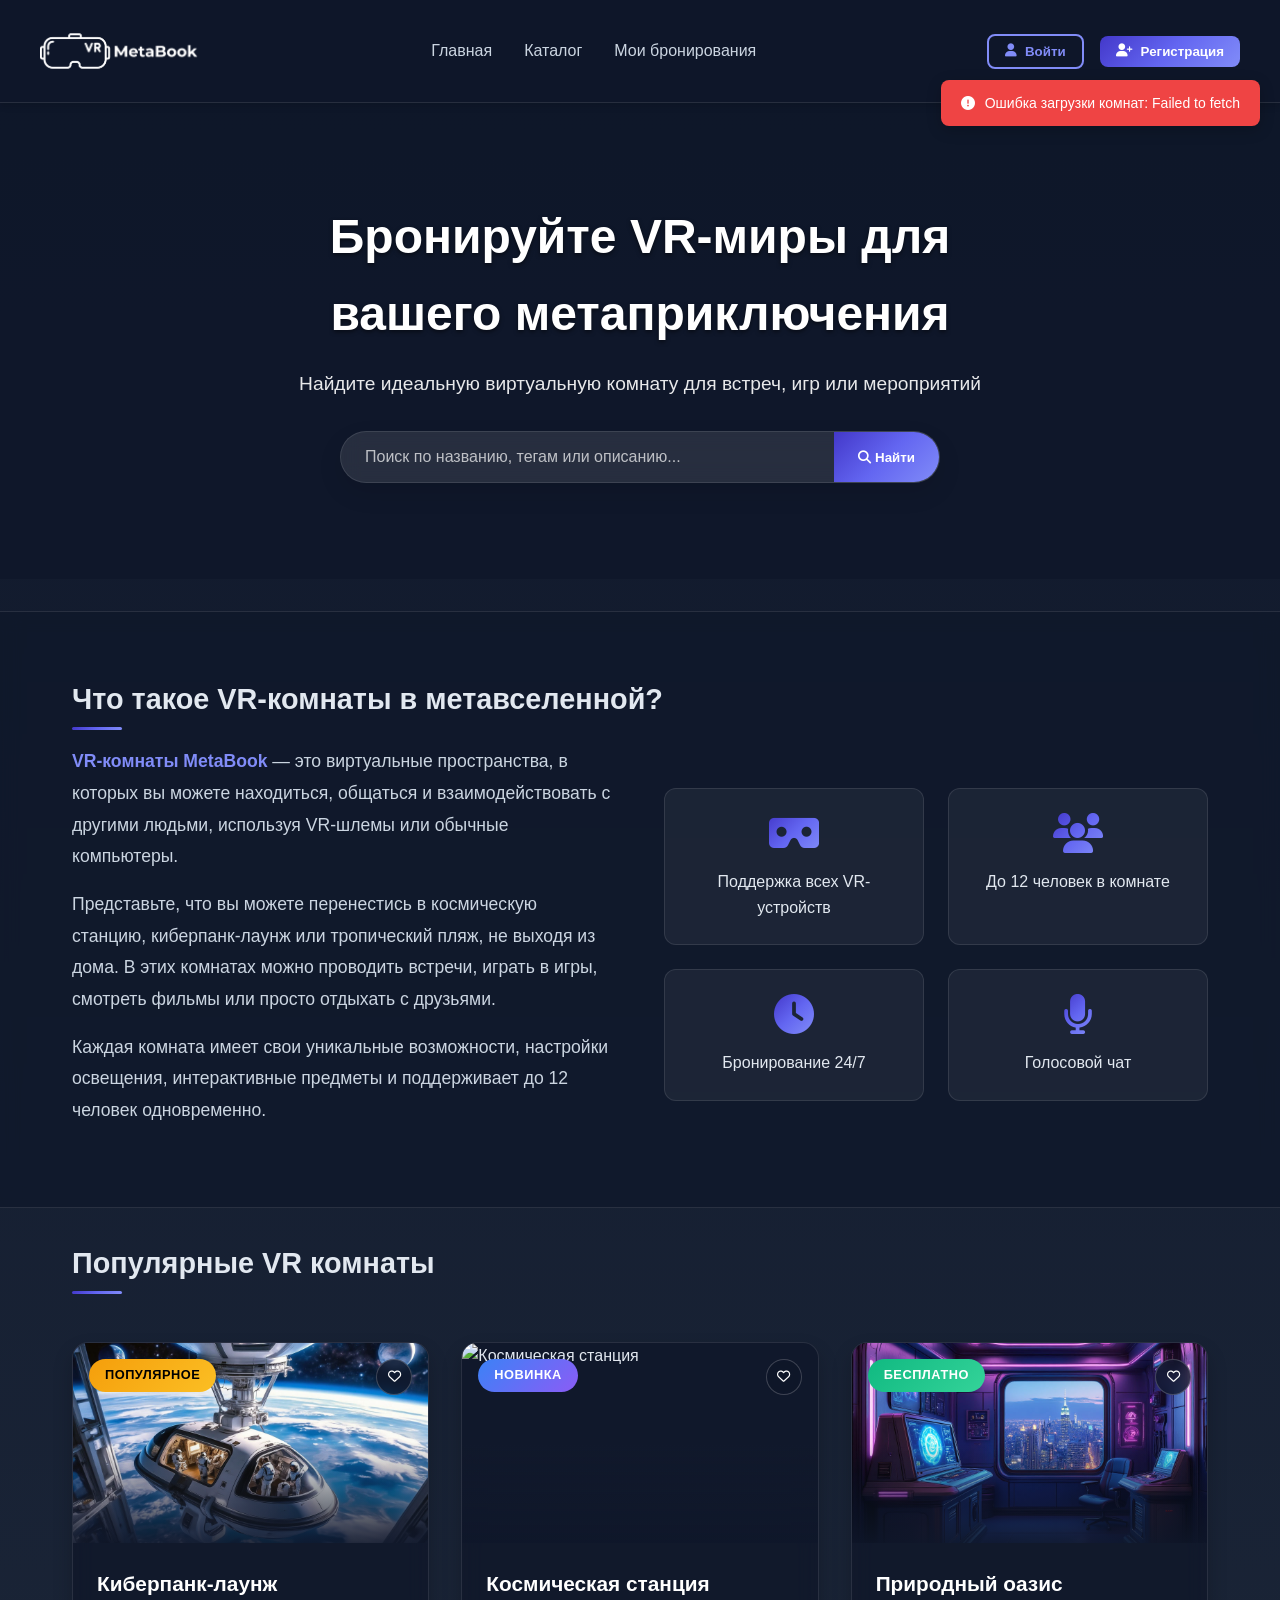
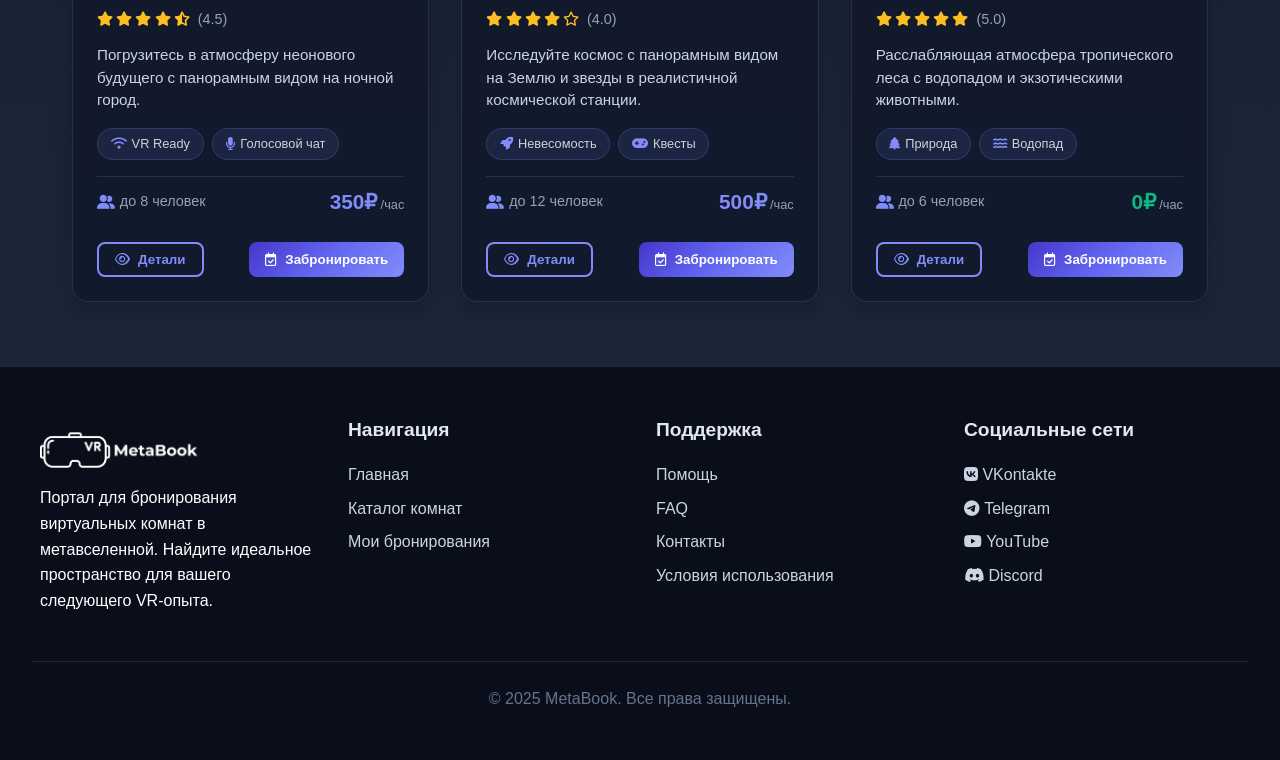
==== index.html @ 40023121 "Initial commit: MetaBook VR platform" ====
<!DOCTYPE html>
<html lang="ru">
<head>
    <meta charset="UTF-8">
    <meta name="viewport" content="width=device-width, initial-scale=1.0">
    <title>MetaBook - Портал бронирования VR комнат</title>
    <link rel="stylesheet" href="https://cdnjs.cloudflare.com/ajax/libs/font-awesome/6.4.0/css/all.min.css">
    <link rel="stylesheet" href="style/index.css">
    <link rel="stylesheet" href="style/styles.css">
</head>
<body>
    <!-- Header -->
    <header>
        <div class="header-container">
            <div class="logo">
                <img src="images/logo.png" alt="MetaBook" class="logo-image">
            </div>
            <nav>
                <ul>
                    <li><a href="#">Главная</a></li>
                    <li><a href="pages/catalog.html">Каталог</a></li>
                    <li><a href="pages/booking.html">Мои бронирования</a></li>
                </ul>
            </nav>
            <div class="user-actions">
                <button class="btn btn-outline" onclick="location.href='pages/login.html'">
                    <i class="fa-solid fa-user"></i> Войти
                </button>
                <button class="btn btn-primary" onclick="location.href='pages/register.html'">
                    <i class="fa-solid fa-user-plus"></i> Регистрация
                </button>
            </div>
        </div>
    </header>

    <!-- Hero Section -->
    <section class="hero">
        <div class="hero-content">
            <h1>Бронируйте VR-миры для вашего метаприключения</h1>
            <p>Найдите идеальную виртуальную комнату для встреч, игр или мероприятий</p>
            <div class="search-bar">
                <input type="text" placeholder="Поиск по названию, тегам или описанию...">
                <button><i class="fa-solid fa-magnifying-glass"></i> Найти</button>
            </div>
        </div>
    </section>

    <!-- Новый блок: Что такое VR-комнаты -->
    <section class="about-vr">
        <div class="container">
            <h2 class="section-title">Что такое VR-комнаты в метавселенной?</h2>
            <div class="about-content">
                <div class="about-text">
                    <p><strong>VR-комнаты MetaBook</strong> — это виртуальные пространства, в которых вы можете находиться, общаться и взаимодействовать с другими людьми, используя VR-шлемы или обычные компьютеры.</p>
                    <p>Представьте, что вы можете перенестись в космическую станцию, киберпанк-лаунж или тропический пляж, не выходя из дома. В этих комнатах можно проводить встречи, играть в игры, смотреть фильмы или просто отдыхать с друзьями.</p>
                    <p>Каждая комната имеет свои уникальные возможности, настройки освещения, интерактивные предметы и поддерживает до 12 человек одновременно.</p>
                </div>
                <div class="about-features">
                    <div class="feature">
                        <i class="fa-solid fa-vr-cardboard"></i>
                        <span>Поддержка всех VR-устройств</span>
                    </div>
                    <div class="feature">
                        <i class="fa-solid fa-users"></i>
                        <span>До 12 человек в комнате</span>
                    </div>
                    <div class="feature">
                        <i class="fa-solid fa-clock"></i>
                        <span>Бронирование 24/7</span>
                    </div>
                    <div class="feature">
                        <i class="fa-solid fa-microphone"></i>
                        <span>Голосовой чат</span>
                    </div>
                </div>
            </div>
        </div>
    </section>

    <!-- Rooms Grid -->
    <!-- Rooms Grid -->
<section class="container">
    <h2 class="section-title">Популярные VR комнаты</h2>
    <div class="rooms-grid">
        <!-- Room 1 -->
        <div class="room-card">
            <div class="room-image">
                <img src="images/room1.jpeg" alt="Киберпанк-лаунж">
                <div class="room-badge popular">Популярное</div>
                <button class="favorite-btn">
                    <i class="fa-regular fa-heart"></i>
                </button>
            </div>
            <div class="room-content">
                <h3 class="room-title">Киберпанк-лаунж</h3>
                <div class="room-rating">
                    <i class="fa-solid fa-star"></i>
                    <i class="fa-solid fa-star"></i>
                    <i class="fa-solid fa-star"></i>
                    <i class="fa-solid fa-star"></i>
                    <i class="fa-solid fa-star-half-alt"></i>
                    <span>(4.5)</span>
                </div>
                <p class="room-description">Погрузитесь в атмосферу неонового будущего с панорамным видом на ночной город.</p>
                <div class="room-features">
                    <span class="feature-tag"><i class="fa-solid fa-wifi"></i> VR Ready</span>
                    <span class="feature-tag"><i class="fa-solid fa-microphone"></i> Голосовой чат</span>
                </div>
                <div class="room-meta">
                    <div class="room-capacity">
                        <i class="fa-solid fa-user-group"></i> до 8 человек
                    </div>
                    <div class="room-price">
                        <span class="current-price">350₽</span>
                        <span class="price-period">/час</span>
                    </div>
                </div>
                <div class="room-actions">
                    <button class="btn btn-outline btn-details" onclick="viewRoomDetails(1)">
                        <i class="fa-regular fa-eye"></i> Детали
                    </button>
                    <button class="btn btn-primary" onclick="openBookingModal('Киберпанк-лаунж', 8)">
                        <i class="fa-regular fa-calendar-check"></i> Забронировать
                    </button>
                </div>
            </div>
        </div>

        <!-- Room 2 -->
        <div class="room-card">
            <div class="room-image">
                <img src="https://images.unsplash.com/photo-1446776653964-20c1d3a81b06?q=80&w=1742&auto=format&fit=crop" alt="Космическая станция">
                <div class="room-badge new">Новинка</div>
                <button class="favorite-btn">
                    <i class="fa-regular fa-heart"></i>
                </button>
            </div>
            <div class="room-content">
                <h3 class="room-title">Космическая станция</h3>
                <div class="room-rating">
                    <i class="fa-solid fa-star"></i>
                    <i class="fa-solid fa-star"></i>
                    <i class="fa-solid fa-star"></i>
                    <i class="fa-solid fa-star"></i>
                    <i class="fa-regular fa-star"></i>
                    <span>(4.0)</span>
                </div>
                <p class="room-description">Исследуйте космос с панорамным видом на Землю и звезды в реалистичной космической станции.</p>
                <div class="room-features">
                    <span class="feature-tag"><i class="fa-solid fa-rocket"></i> Невесомость</span>
                    <span class="feature-tag"><i class="fa-solid fa-gamepad"></i> Квесты</span>
                </div>
                <div class="room-meta">
                    <div class="room-capacity">
                        <i class="fa-solid fa-user-group"></i> до 12 человек
                    </div>
                    <div class="room-price">
                        <span class="current-price">500₽</span>
                        <span class="price-period">/час</span>
                    </div>
                </div>
                <div class="room-actions">
                    <button class="btn btn-outline btn-details" onclick="viewRoomDetails(2)">
                        <i class="fa-regular fa-eye"></i> Детали
                    </button>
                    <button class="btn btn-primary" onclick="openBookingModal('Космическая станция', 12)">
                        <i class="fa-regular fa-calendar-check"></i> Забронировать
                    </button>
                </div>
            </div>
        </div>

        <!-- Room 3 -->
        <div class="room-card">
            <div class="room-image">
                <img src="images/room2.jpeg" alt="Природный оазис">
                <div class="room-badge free">Бесплатно</div>
                <button class="favorite-btn">
                    <i class="fa-regular fa-heart"></i>
                </button>
            </div>
            <div class="room-content">
                <h3 class="room-title">Природный оазис</h3>
                <div class="room-rating">
                    <i class="fa-solid fa-star"></i>
                    <i class="fa-solid fa-star"></i>
                    <i class="fa-solid fa-star"></i>
                    <i class="fa-solid fa-star"></i>
                    <i class="fa-solid fa-star"></i>
                    <span>(5.0)</span>
                </div>
                <p class="room-description">Расслабляющая атмосфера тропического леса с водопадом и экзотическими животными.</p>
                <div class="room-features">
                    <span class="feature-tag"><i class="fa-solid fa-tree"></i> Природа</span>
                    <span class="feature-tag"><i class="fa-solid fa-water"></i> Водопад</span>
                </div>
                <div class="room-meta">
                    <div class="room-capacity">
                        <i class="fa-solid fa-user-group"></i> до 6 человек
                    </div>
                    <div class="room-price">
                        <span class="current-price free-price">0₽</span>
                        <span class="price-period">/час</span>
                    </div>
                </div>
                <div class="room-actions">
                    <button class="btn btn-outline btn-details" onclick="viewRoomDetails(3)">
                        <i class="fa-regular fa-eye"></i> Детали
                    </button>
                    <button class="btn btn-primary" onclick="openBookingModal('Природный оазис', 6)">
                        <i class="fa-regular fa-calendar-check"></i> Забронировать
                    </button>
                </div>
            </div>
        </div>
    </div>
</section>

    <!-- Booking Modal -->
    <div class="modal" id="bookingModal">
        <div class="modal-content">
            <button class="close-modal" onclick="closeBookingModal()">&times;</button>
            <h2 class="modal-title">Бронирование комнаты</h2>
            <form id="bookingForm">
                <input type="hidden" id="roomId">
                <div class="form-group">
                    <label for="roomName">Комната</label>
                    <input type="text" id="roomName" disabled>
                </div>
                <div class="form-group">
                    <label for="bookingDate">Дата</label>
                    <input type="date" id="bookingDate" required>
                </div>
                <div class="form-group">
                    <label for="startTime">Время начала</label>
                    <input type="time" id="startTime" required>
                </div>
                <div class="form-group">
                    <label for="duration">Длительность (часы)</label>
                    <select id="duration" required>
                        <option value="1">1 час</option>
                        <option value="2">2 часа</option>
                        <option value="3">3 часа</option>
                        <option value="4">4 часа</option>
                    </select>
                </div>
                <div class="form-group">
                    <label for="participants">Количество участников</label>
                    <input type="number" id="participants" min="1" value="1" required>
                </div>
                <button type="submit" class="btn btn-primary" style="width: 100%;">
                    <i class="fa-solid fa-lock"></i> Подтвердить бронирование
                </button>
            </form>
        </div>
    </div>

    <!-- Footer -->
    <footer>
        <div class="footer-container">
            <div class="footer-about">
                <div class="logo">
                    <img src="images/logo.png" alt="MetaBook" class="logo-image">
                </div>
                <p>Портал для бронирования виртуальных комнат в метавселенной. Найдите идеальное пространство для вашего следующего VR-опыта.</p>
            </div>
            <div class="footer-links">
                <h3>Навигация</h3>
                <ul>
                    <li><a href="#">Главная</a></li>
                    <li><a href="pages/catalog.html">Каталог комнат</a></li>
                    <li><a href="pages/booking.html">Мои бронирования</a></li>
                </ul>
            </div>
            <div class="footer-links">
                <h3>Поддержка</h3>
                <ul>
                    <li><a href="#">Помощь</a></li>
                    <li><a href="#">FAQ</a></li>
                    <li><a href="#">Контакты</a></li>
                    <li><a href="#">Условия использования</a></li>
                </ul>
            </div>
            <div class="footer-links">
                <h3>Социальные сети</h3>
                <ul>
                    <li><a href="#"><i class="fa-brands fa-vk"></i> VKontakte</a></li>
                    <li><a href="#"><i class="fa-brands fa-telegram"></i> Telegram</a></li>
                    <li><a href="#"><i class="fa-brands fa-youtube"></i> YouTube</a></li>
                    <li><a href="#"><i class="fa-brands fa-discord"></i> Discord</a></li>
                </ul>
            </div>
        </div>
        <div class="copyright">
            <p>&copy; 2025 MetaBook. Все права защищены.</p>
        </div>
    </footer>

    <script src="script.js"></script>
    <script src="pages/script/auth-check.js"></script>
</body>
</html>
---- style/index.css ----
/* Hero Section */
.hero {
    position: relative;
    color: white;
    padding: 6rem 2rem;
    text-align: center;
    background: url('../images/hero.jpg') no-repeat center center;
    background-size: cover;
}

.hero::before {
    content: '';
    position: absolute;
    top: 0;
    left: 0;
    width: 100%;
    height: 100%;
    background: rgba(15, 23, 42, 0.85);
}

.hero-content {
    max-width: 800px;
    margin: 0 auto;
    position: relative;
    z-index: 1;
}

.hero h1 {
    font-size: 3rem;
    margin-bottom: 1rem;
    text-shadow: 0 2px 4px rgba(0, 0, 0, 0.5);
}

.hero p {
    font-size: 1.2rem;
    margin-bottom: 2rem;
    opacity: 0.9;
}

.search-bar {
    max-width: 600px;
    margin: 0 auto;
    display: flex;
    background: rgba(255, 255, 255, 0.1);
    border-radius: 50px;
    overflow: hidden;
    box-shadow: 0 10px 25px rgba(0, 0, 0, 0.1);
    backdrop-filter: blur(10px);
    border: 1px solid rgba(255, 255, 255, 0.1);
}

.search-bar input {
    flex: 1;
    padding: 1rem 1.5rem;
    border: none;
    outline: none;
    font-size: 1rem;
    background: transparent;
    color: white;
}

.search-bar input::placeholder {
    color: rgba(255, 255, 255, 0.7);
}

.search-bar button {
    padding: 1rem 1.5rem;
    background: var(--vr-gradient);
    color: white;
    border: none;
    cursor: pointer;
    font-weight: 600;
    transition: all 0.3s;
}

.search-bar button:hover {
    opacity: 0.9;
}

/* Filters Section */
.filters {
    padding: 1.5rem 2rem;
    background: rgba(15, 23, 42, 0.7);
    backdrop-filter: blur(10px);
    border-bottom: 1px solid rgba(255, 255, 255, 0.1);
}

.filter-container {
    max-width: 1200px;
    margin: 0 auto;
    display: flex;
    justify-content: space-between;
    align-items: center;
    flex-wrap: wrap;
    gap: 1rem;
}

.filter-group {
    display: flex;
    gap: 1rem;
    flex-wrap: wrap;
}

.filter-btn {
    padding: 0.5rem 1rem;
    background: rgba(255, 255, 255, 0.1);
    border: 1px solid rgba(255, 255, 255, 0.1);
    border-radius: 50px;
    cursor: pointer;
    display: flex;
    align-items: center;
    gap: 0.5rem;
    transition: all 0.3s;
    color: var(--light);
}

.filter-btn:hover, .filter-btn.active {
    background: var(--vr-gradient);
    color: white;
    border-color: transparent;
}

/* Rooms Grid */
.section-title {
    font-size: 1.8rem;
    margin-bottom: 1.5rem;
    color: var(--lighter);
    position: relative;
    display: inline-block;
}

.section-title::after {
    content: '';
    position: absolute;
    bottom: -8px;
    left: 0;
    width: 50px;
    height: 3px;
    background: var(--vr-gradient);
    border-radius: 3px;
}

.rooms-grid {
    display: grid;
    grid-template-columns: repeat(auto-fill, minmax(320px, 1fr));
    gap: 2rem;
    margin: 2rem 0 3rem;
}

.room-card {
    background: rgba(15, 23, 42, 0.8);
    border-radius: 16px;
    overflow: hidden;
    box-shadow: 0 10px 20px rgba(0, 0, 0, 0.2);
    transition: all 0.3s ease;
    border: 1px solid rgba(255, 255, 255, 0.1);
    backdrop-filter: blur(10px);
    display: flex;
    flex-direction: column;
    height: 100%;
}


.room-card:hover {
    transform: translateY(-8px);
    box-shadow: 0 20px 30px rgba(0, 0, 0, 0.3);
    border-color: rgba(129, 140, 248, 0.3);
}

.room-image {
    height: 200px;
    position: relative;
    overflow: hidden;
}
.room-image img {
    width: 100%;
    height: 100%;
    object-fit: cover;
    transition: transform 0.5s ease;
}
.room-card:hover .room-image img {
    transform: scale(1.1);
}

.room-image::after {
    content: '';
    position: absolute;
    top: 0;
    left: 0;
    width: 100%;
    height: 100%;
    background: linear-gradient(to bottom, transparent 50%, rgba(15, 23, 42, 0.9));
    pointer-events: none;
}

.room-image::before {
    content: '';
    position: absolute;
    top: 0;
    left: 0;
    width: 100%;
    height: 100%;
  
    background-size: cover;
    opacity: 0.8;
}

.room-badge {
    position: absolute;
    top: 1rem;
    left: 1rem;
    padding: 0.4rem 1rem;
    border-radius: 50px;
    font-size: 0.8rem;
    font-weight: 600;
    z-index: 2;
    text-transform: uppercase;
    letter-spacing: 0.5px;
}

.room-badge.popular {
    background: linear-gradient(135deg, #f59e0b, #fbbf24);
    color: #000;
}
.room-badge.new {
    background: linear-gradient(135deg, #3b82f6, #8b5cf6);
    color: white;
}

.room-badge.free {
    background: linear-gradient(135deg, #10b981, #34d399);
    color: white;
}

.favorite-btn {
    position: absolute;
    top: 1rem;
    right: 1rem;
    width: 36px;
    height: 36px;
    border-radius: 50%;
    background: rgba(15, 23, 42, 0.8);
    border: 1px solid rgba(255, 255, 255, 0.2);
    color: white;
    display: flex;
    align-items: center;
    justify-content: center;
    cursor: pointer;
    transition: all 0.3s ease;
    z-index: 2;
    backdrop-filter: blur(5px);
}

.favorite-btn:hover {
    background: #ef4444;
    border-color: #ef4444;
    transform: scale(1.1);
}

.favorite-btn.active {
    background: #ef4444;
    border-color: #ef4444;
}
.favorite-btn.active i {
    color: white;
}
.room-content {
    padding: 1.5rem;
    flex: 1;
    display: flex;
    flex-direction: column;
}

.room-title {
    font-size: 1.3rem;
    font-weight: 600;
    margin-bottom: 0.5rem;
    color: white;
}

.room-rating {
    margin-bottom: 0.8rem;
    color: #fbbf24;
    display: flex;
    align-items: center;
    gap: 0.2rem;
}

.room-rating i {
    font-size: 0.9rem;
}

.room-rating span {
    color: #94a3b8;
    font-size: 0.9rem;
    margin-left: 0.3rem;
}


.room-description {
    color: #cbd5e1;
    font-size: 0.95rem;
    line-height: 1.5;
    margin-bottom: 1rem;
    flex: 1;
}
.room-features {
    display: flex;
    gap: 0.5rem;
    margin-bottom: 1rem;
    flex-wrap: wrap;
}


.room-meta {
    display: flex;
    justify-content: space-between;
    align-items: center;
    margin-bottom: 1.5rem;
    padding-top: 0.5rem;
    border-top: 1px solid rgba(255, 255, 255, 0.1);
}
.feature-tag {
    background: rgba(129, 140, 248, 0.1);
    border: 1px solid rgba(129, 140, 248, 0.2);
    padding: 0.3rem 0.8rem;
    border-radius: 50px;
    font-size: 0.8rem;
    color: #cbd5e1;
    display: flex;
    align-items: center;
    gap: 0.3rem;
}
.feature-tag i {
    color: #818cf8;
    font-size: 0.8rem;
}

.room-capacity {
    color: #94a3b8;
    font-size: 0.9rem;
    display: flex;
    align-items: center;
    gap: 0.3rem;
}
.room-capacity i {
    color: #818cf8;
}
.room-price {
    display: flex;
    align-items: baseline;
    gap: 0.2rem;
}
.current-price {
    font-size: 1.3rem;
    font-weight: 700;
    color: #818cf8;
}

.free-price {
    color: #10b981;
}

.price-period {
    font-size: 0.8rem;
    color: #94a3b8;
}

.room-actions {
    display: grid;
    grid-template-columns: 1fr 2fr;
    gap: 0.8rem;
    margin-top: auto;
}

.btn-details {
    background: transparent;
    border: 1px solid rgba(255, 255, 255, 0.2);
    color: #cbd5e1;
    transition: all 0.3s ease;
}

.btn-details:hover {
    background: rgba(255, 255, 255, 0.1);
    border-color: rgba(255, 255, 255, 0.3);
    color: white;
}

.btn-primary {
    background: linear-gradient(135deg, #818cf8, #6366f1);
    border: none;
    color: white;
    padding: 0.8rem 1rem;
    border-radius: 8px;
    font-weight: 500;
    cursor: pointer;
    transition: all 0.3s ease;
    display: flex;
    align-items: center;
    justify-content: center;
    gap: 0.5rem;
}

.btn-primary:hover {
    background: linear-gradient(135deg, #6366f1, #4f46e5);
    transform: translateY(-2px);
    box-shadow: 0 5px 15px rgba(99, 102, 241, 0.4);
}

.btn-outline {
    background: transparent;
    border: 1px solid rgba(255, 255, 255, 0.2);
    color: #cbd5e1;
    padding: 0.8rem 1rem;
    border-radius: 8px;
    font-weight: 500;
    cursor: pointer;
    transition: all 0.3s ease;
    display: flex;
    align-items: center;
    justify-content: center;
    gap: 0.5rem;
}

.btn-outline:hover {
    background: rgba(255, 255, 255, 0.1);
    color: white;
    border-color: rgba(255, 255, 255, 0.3);
}

/* Responsive */
@media (max-width: 768px) {
    .rooms-grid {
        grid-template-columns: 1fr;
    }
    
    .room-actions {
        grid-template-columns: 1fr;
    }
}

.room-actions {
    display: flex;
    justify-content: space-between;
    margin-top: auto;
}

/* Room Info Accordion */
.room-info {
    margin: 3rem 0;
}

.accordion {
    background: rgba(15, 23, 42, 0.7);
    border-radius: 12px;
    border: 1px solid rgba(255, 255, 255, 0.1);
    backdrop-filter: blur(10px);
    overflow: hidden;
    margin-bottom: 1rem;
}

.accordion-header {
    padding: 1.5rem;
    cursor: pointer;
    display: flex;
    justify-content: space-between;
    align-items: center;
    font-weight: 600;
    transition: background 0.3s;
}

.accordion-header:hover {
    background: rgba(255, 255, 255, 0.05);
}

.accordion-header i {
    transition: transform 0.3s;
}

.accordion-header.active i {
    transform: rotate(180deg);
}

.accordion-content {
    max-height: 0;
    overflow: hidden;
    transition: max-height 0.3s ease-out;
    background: rgba(15, 23, 42, 0.5);
}

.accordion-content-inner {
    padding: 0 1.5rem 1.5rem;
}

.room-details {
    display: grid;
    grid-template-columns: repeat(auto-fit, minmax(250px, 1fr));
    gap: 1.5rem;
    margin-bottom: 1.5rem;
}

.detail-card {
    background: rgba(255, 255, 255, 0.05);
    border-radius: 8px;
    padding: 1rem;
    border-left: 3px solid #818cf8;
}

.detail-card h4 {
    margin-bottom: 0.5rem;
    color: var(--lighter);
    display: flex;
    align-items: center;
    gap: 0.5rem;
}

.detail-card p {
    color: var(--light);
    margin: 0;
    font-size: 0.9rem;
}

.features-grid {
    display: grid;
    grid-template-columns: repeat(auto-fit, minmax(200px, 1fr));
    gap: 1rem;
    margin: 1rem 0;
}

.feature-item {
    display: flex;
    align-items: center;
    gap: 0.5rem;
    color: var(--light);
}

.feature-item i {
    color: #818cf8;
}

/* About VR Section */
.about-vr {
    padding: 4rem 2rem;
    background: rgba(15, 23, 42, 0.7);
    backdrop-filter: blur(10px);
    margin: 2rem 0;
    border-top: 1px solid rgba(255, 255, 255, 0.1);
    border-bottom: 1px solid rgba(255, 255, 255, 0.1);
}

.about-content {
    display: grid;
    grid-template-columns: 1fr 1fr;
    gap: 3rem;
    align-items: center;
    max-width: 1200px;
    margin: 0 auto;
}

.about-text p {
    color: var(--light);
    line-height: 1.8;
    margin-bottom: 1rem;
    font-size: 1.1rem;
}

.about-text strong {
    color: #818cf8;
    font-weight: 600;
}

.about-features {
    display: grid;
    grid-template-columns: repeat(2, 1fr);
    gap: 1.5rem;
}

.about-features .feature {
    background: rgba(255, 255, 255, 0.05);
    padding: 1.5rem;
    border-radius: 12px;
    text-align: center;
    border: 1px solid rgba(255, 255, 255, 0.1);
    transition: transform 0.3s, border-color 0.3s;
}

.about-features .feature:hover {
    transform: translateY(-5px);
    border-color: #818cf8;
}

.about-features .feature i {
    font-size: 2.5rem;
    background: var(--vr-gradient);
    -webkit-background-clip: text;
    -webkit-text-fill-color: transparent;
    margin-bottom: 1rem;
}

.about-features .feature span {
    display: block;
    color: var(--lighter);
    font-weight: 500;
}

/* Responsive */
@media (max-width: 768px) {
    .about-content {
        grid-template-columns: 1fr;
        gap: 2rem;
    }
    
    .about-features {
        grid-template-columns: 1fr;
    }
    
    .about-vr {
        padding: 2rem 1rem;
    }
}
/* Responsive Design for Index */
@media (max-width: 768px) {
    .hero {
        padding: 4rem 1rem;
    }

    .hero h1 {
        font-size: 2.2rem;
    }

    .filter-container {
        flex-direction: column;
        align-items: flex-start;
    }

    .rooms-grid {
        grid-template-columns: 1fr;
    }

    .room-details {
        grid-template-columns: 1fr;
    }

    .features-grid {
        grid-template-columns: 1fr;
    }
}
---- style/styles.css ----
:root {
    --primary: #6366f1;
    --primary-dark: #4f46e5;
    --secondary: #0ea5e9;
    --dark: #0f172a;
    --darker: #0a0e1a;
    --light: #cbd5e1;
    --lighter: #e2e8f0;
    --gray: #64748b;
    --success: #10b981;
    --error: #ef4444;
    --vr-gradient: linear-gradient(135deg, #4338ca, #6366f1, #818cf8);
    --bg-gradient: linear-gradient(to bottom, #0f172a, #1e293b);
}

* {
    margin: 0;
    padding: 0;
    box-sizing: border-box;
    font-family: 'Segoe UI', Tahoma, Geneva, Verdana, sans-serif;
}

body {
    background: var(--bg-gradient);
    color: var(--lighter);
    line-height: 1.6;
    min-height: 100vh;
}

/* Header Styles */
header {
    background: rgba(15, 23, 42, 0.9);
    backdrop-filter: blur(10px);
    color: white;
    padding: 1rem 2rem;
    position: sticky;
    top: 0;
    z-index: 100;
    box-shadow: 0 4px 6px rgba(0, 0, 0, 0.1);
    border-bottom: 1px solid rgba(255, 255, 255, 0.1);
}

.header-container {
    max-width: 1200px;
    margin: 0 auto;
    display: flex;
    justify-content: space-between;
    align-items: center;
}

.logo {
    display: flex;
    align-items: center;
    gap: 0.5rem;
    font-size: 1.5rem;
    font-weight: 700;
    color: var(--lighter);
}

.logo i {
    font-size: 1.8rem;
    color: #818cf8;
}

nav ul {
    display: flex;
    list-style: none;
    gap: 2rem;
}

nav a {
    color: var(--light);
    text-decoration: none;
    font-weight: 500;
    transition: all 0.3s;
    position: relative;
}

nav a:hover {
    color: white;
}

nav a::after {
    content: '';
    position: absolute;
    bottom: -5px;
    left: 0;
    width: 0;
    height: 2px;
    background: var(--vr-gradient);
    transition: width 0.3s;
}

nav a:hover::after {
    width: 100%;
}

.user-actions {
    display: flex;
    align-items: center;
    gap: 1rem;
}

.btn {
    padding: 0.5rem 1rem;
    border-radius: 8px;
    border: none;
    font-weight: 600;
    cursor: pointer;
    transition: all 0.3s;
    display: inline-flex;
    align-items: center;
    gap: 0.5rem;
    text-decoration: none;
}

.btn-primary {
    background: var(--vr-gradient);
    color: white;
}

.btn-primary:hover {
    transform: translateY(-2px);
    box-shadow: 0 4px 12px rgba(99, 102, 241, 0.3);
}

.btn-outline {
    background-color: transparent;
    border: 2px solid #818cf8;
    color: #818cf8;
}

.btn-outline:hover {
    background-color: #818cf8;
    color: white;
}

.btn-sm {
    padding: 0.4rem 0.8rem;
    font-size: 0.8rem;
}

/* Container */
.container {
    max-width: 1200px;
    margin: 0 auto;
    padding: 0 2rem;
}

/* Modal */
.modal {
    display: none;
    position: fixed;
    top: 0;
    left: 0;
    width: 100%;
    height: 100%;
    background: rgba(0, 0, 0, 0.7);
    z-index: 1000;
    align-items: center;
    justify-content: center;
    backdrop-filter: blur(5px);
}

.modal-content {
    background: rgba(15, 23, 42, 0.95);
    border-radius: 12px;
    width: 90%;
    max-width: 500px;
    padding: 2rem;
    box-shadow: 0 10px 25px rgba(0, 0, 0, 0.2);
    position: relative;
    border: 1px solid rgba(255, 255, 255, 0.1);
    backdrop-filter: blur(10px);
}

.close-modal {
    position: absolute;
    top: 1rem;
    right: 1rem;
    background: none;
    border: none;
    font-size: 1.5rem;
    cursor: pointer;
    color: var(--light);
}

.modal-title {
    margin-bottom: 1.5rem;
    color: var(--lighter);
}

.form-group {
    margin-bottom: 1.5rem;
}

.form-group label {
    display: block;
    margin-bottom: 0.5rem;
    font-weight: 500;
    color: var(--light);
}

.form-group input, .form-group select {
    width: 100%;
    padding: 0.8rem;
    background: rgba(255, 255, 255, 0.1);
    border: 1px solid rgba(255, 255, 255, 0.1);
    border-radius: 8px;
    font-size: 1rem;
    color: white;
}

/* Footer */
footer {
    background: var(--darker);
    color: white;
    padding: 3rem 2rem;
    margin-top: 4rem;
    border-top: 1px solid rgba(255, 255, 255, 0.1);
}

.footer-container {
    max-width: 1200px;
    margin: 0 auto;
    display: grid;
    grid-template-columns: repeat(auto-fit, minmax(250px, 1fr));
    gap: 2rem;
}

.footer-logo {
    font-size: 1.8rem;
    font-weight: 700;
    margin-bottom: 1rem;
    display: flex;
    align-items: center;
    gap: 0.5rem;
    color: var(--lighter);
}

.footer-links h3 {
    margin-bottom: 1rem;
    font-size: 1.2rem;
    color: var(--lighter);
}

.footer-links ul {
    list-style: none;
}

.footer-links li {
    margin-bottom: 0.5rem;
}

.footer-links a {
    color: var(--light);
    text-decoration: none;
    transition: color 0.3s;
}

.footer-links a:hover {
    color: #818cf8;
}

.copyright {
    text-align: center;
    margin-top: 3rem;
    padding-top: 1.5rem;
    border-top: 1px solid rgba(255, 255, 255, 0.1);
    color: var(--gray);
}

/* Responsive Design */
@media (max-width: 768px) {
    .header-container {
        flex-direction: column;
        gap: 1rem;
    }

    nav ul {
        gap: 1rem;
        flex-wrap: wrap;
        justify-content: center;
    }

    .container {
        padding: 0 1rem;
    }
}

.logo-image {
    height: 70px; /* Регулируйте по необходимости */
    width: auto;
    transition: transform 0.3s ease;
}

.logo-image:hover {
    transform: scale(1.05);
}

/* Адаптивность для мобильных устройств */
@media (max-width: 768px) {
    .logo-image {
        height: 32px;
    }
}
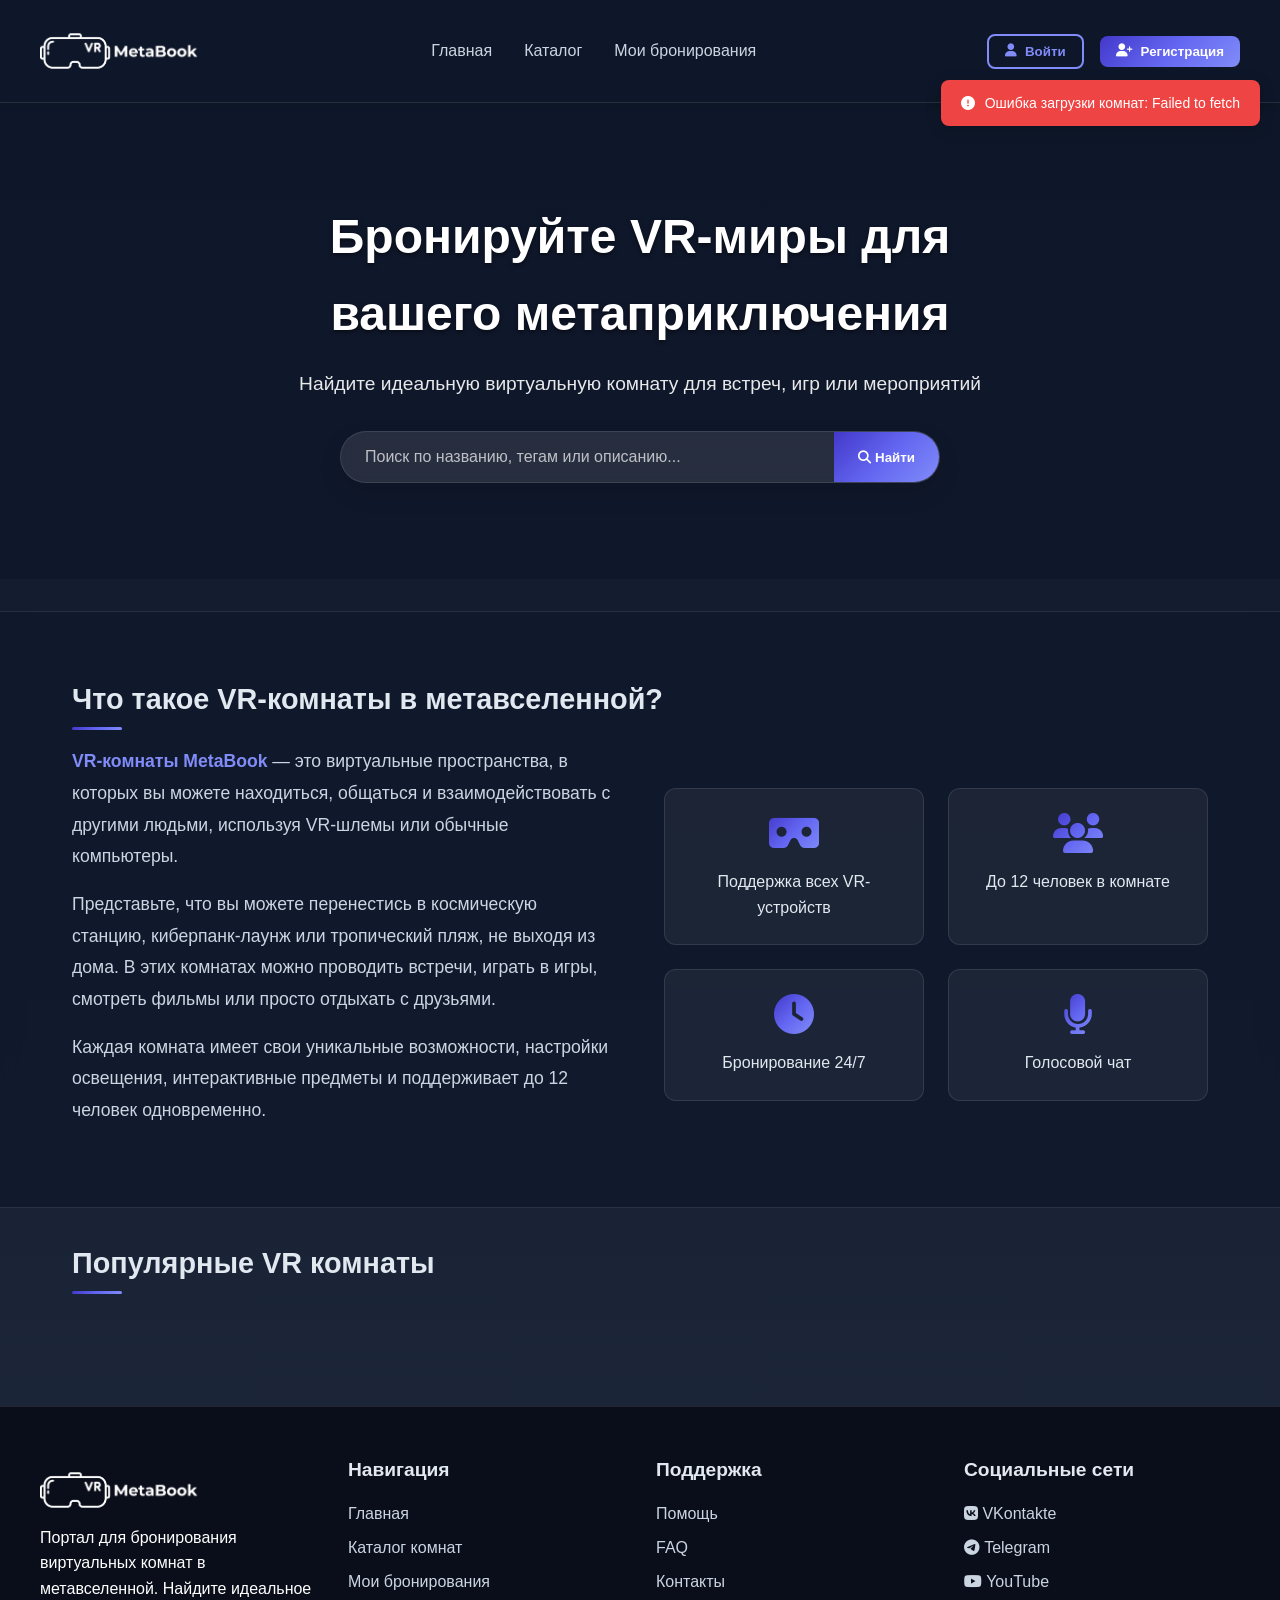
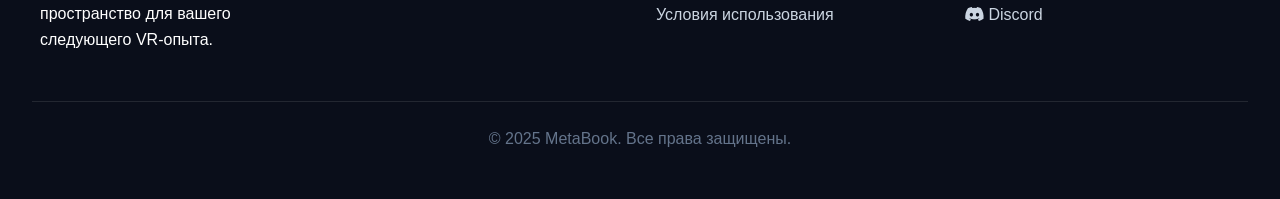
==== commit 409efb28: "new fix" ====
--- a/index.html
+++ b/index.html
@@ -78,145 +78,14 @@
     </section>
 
     <!-- Rooms Grid -->
-    <!-- Rooms Grid -->
-<section class="container">
-    <h2 class="section-title">Популярные VR комнаты</h2>
-    <div class="rooms-grid">
-        <!-- Room 1 -->
-        <div class="room-card">
-            <div class="room-image">
-                <img src="images/room1.jpeg" alt="Киберпанк-лаунж">
-                <div class="room-badge popular">Популярное</div>
-                <button class="favorite-btn">
-                    <i class="fa-regular fa-heart"></i>
-                </button>
-            </div>
-            <div class="room-content">
-                <h3 class="room-title">Киберпанк-лаунж</h3>
-                <div class="room-rating">
-                    <i class="fa-solid fa-star"></i>
-                    <i class="fa-solid fa-star"></i>
-                    <i class="fa-solid fa-star"></i>
-                    <i class="fa-solid fa-star"></i>
-                    <i class="fa-solid fa-star-half-alt"></i>
-                    <span>(4.5)</span>
-                </div>
-                <p class="room-description">Погрузитесь в атмосферу неонового будущего с панорамным видом на ночной город.</p>
-                <div class="room-features">
-                    <span class="feature-tag"><i class="fa-solid fa-wifi"></i> VR Ready</span>
-                    <span class="feature-tag"><i class="fa-solid fa-microphone"></i> Голосовой чат</span>
-                </div>
-                <div class="room-meta">
-                    <div class="room-capacity">
-                        <i class="fa-solid fa-user-group"></i> до 8 человек
-                    </div>
-                    <div class="room-price">
-                        <span class="current-price">350₽</span>
-                        <span class="price-period">/час</span>
-                    </div>
-                </div>
-                <div class="room-actions">
-                    <button class="btn btn-outline btn-details" onclick="viewRoomDetails(1)">
-                        <i class="fa-regular fa-eye"></i> Детали
-                    </button>
-                    <button class="btn btn-primary" onclick="openBookingModal('Киберпанк-лаунж', 8)">
-                        <i class="fa-regular fa-calendar-check"></i> Забронировать
-                    </button>
-                </div>
-            </div>
-        </div>
-
-        <!-- Room 2 -->
-        <div class="room-card">
-            <div class="room-image">
-                <img src="https://images.unsplash.com/photo-1446776653964-20c1d3a81b06?q=80&w=1742&auto=format&fit=crop" alt="Космическая станция">
-                <div class="room-badge new">Новинка</div>
-                <button class="favorite-btn">
-                    <i class="fa-regular fa-heart"></i>
-                </button>
-            </div>
-            <div class="room-content">
-                <h3 class="room-title">Космическая станция</h3>
-                <div class="room-rating">
-                    <i class="fa-solid fa-star"></i>
-                    <i class="fa-solid fa-star"></i>
-                    <i class="fa-solid fa-star"></i>
-                    <i class="fa-solid fa-star"></i>
-                    <i class="fa-regular fa-star"></i>
-                    <span>(4.0)</span>
-                </div>
-                <p class="room-description">Исследуйте космос с панорамным видом на Землю и звезды в реалистичной космической станции.</p>
-                <div class="room-features">
-                    <span class="feature-tag"><i class="fa-solid fa-rocket"></i> Невесомость</span>
-                    <span class="feature-tag"><i class="fa-solid fa-gamepad"></i> Квесты</span>
-                </div>
-                <div class="room-meta">
-                    <div class="room-capacity">
-                        <i class="fa-solid fa-user-group"></i> до 12 человек
-                    </div>
-                    <div class="room-price">
-                        <span class="current-price">500₽</span>
-                        <span class="price-period">/час</span>
-                    </div>
-                </div>
-                <div class="room-actions">
-                    <button class="btn btn-outline btn-details" onclick="viewRoomDetails(2)">
-                        <i class="fa-regular fa-eye"></i> Детали
-                    </button>
-                    <button class="btn btn-primary" onclick="openBookingModal('Космическая станция', 12)">
-                        <i class="fa-regular fa-calendar-check"></i> Забронировать
-                    </button>
-                </div>
-            </div>
-        </div>
-
-        <!-- Room 3 -->
-        <div class="room-card">
-            <div class="room-image">
-                <img src="images/room2.jpeg" alt="Природный оазис">
-                <div class="room-badge free">Бесплатно</div>
-                <button class="favorite-btn">
-                    <i class="fa-regular fa-heart"></i>
-                </button>
-            </div>
-            <div class="room-content">
-                <h3 class="room-title">Природный оазис</h3>
-                <div class="room-rating">
-                    <i class="fa-solid fa-star"></i>
-                    <i class="fa-solid fa-star"></i>
-                    <i class="fa-solid fa-star"></i>
-                    <i class="fa-solid fa-star"></i>
-                    <i class="fa-solid fa-star"></i>
-                    <span>(5.0)</span>
-                </div>
-                <p class="room-description">Расслабляющая атмосфера тропического леса с водопадом и экзотическими животными.</p>
-                <div class="room-features">
-                    <span class="feature-tag"><i class="fa-solid fa-tree"></i> Природа</span>
-                    <span class="feature-tag"><i class="fa-solid fa-water"></i> Водопад</span>
-                </div>
-                <div class="room-meta">
-                    <div class="room-capacity">
-                        <i class="fa-solid fa-user-group"></i> до 6 человек
-                    </div>
-                    <div class="room-price">
-                        <span class="current-price free-price">0₽</span>
-                        <span class="price-period">/час</span>
-                    </div>
-                </div>
-                <div class="room-actions">
-                    <button class="btn btn-outline btn-details" onclick="viewRoomDetails(3)">
-                        <i class="fa-regular fa-eye"></i> Детали
-                    </button>
-                    <button class="btn btn-primary" onclick="openBookingModal('Природный оазис', 6)">
-                        <i class="fa-regular fa-calendar-check"></i> Забронировать
-                    </button>
-                </div>
-            </div>
-        </div>
-    </div>
-</section>
-
-    <!-- Booking Modal -->
+    <section class="container">
+        <h2 class="section-title">Популярные VR комнаты</h2>
+        <div class="rooms-grid" id="roomsContainer">
+            <!-- Комнаты загружаются через JS -->
+        </div>
+    </section>
+
+    <!-- Модальное окно бронирования -->
     <div class="modal" id="bookingModal">
         <div class="modal-content">
             <button class="close-modal" onclick="closeBookingModal()">&times;</button>
@@ -248,10 +117,103 @@
                     <label for="participants">Количество участников</label>
                     <input type="number" id="participants" min="1" value="1" required>
                 </div>
+                <div class="form-group">
+                    <label for="specialRequests">Особые пожелания</label>
+                    <textarea id="specialRequests" rows="3" placeholder="Дополнительные требования или пожелания..."></textarea>
+                </div>
+                <div class="booking-summary">
+                    <h4>Стоимость: <span id="bookingPrice">0₽</span></h4>
+                </div>
                 <button type="submit" class="btn btn-primary" style="width: 100%;">
-                    <i class="fa-solid fa-lock"></i> Подтвердить бронирование
+                    <i class="fa-solid fa-calendar-check"></i> Подтвердить бронирование
                 </button>
             </form>
+        </div>
+    </div>
+
+    <!-- Модальное окно оплаты -->
+    <div class="modal" id="paymentModal">
+        <div class="modal-content" style="max-width: 500px;">
+            <button class="close-modal" onclick="closePaymentModal()">&times;</button>
+            <h2 class="modal-title">Оплата бронирования</h2>
+            
+            <div id="paymentDetails" style="margin-bottom: 20px;">
+                <div style="background: rgba(99,102,241,0.1); border-radius: 12px; padding: 15px; margin-bottom: 20px;">
+                    <p style="margin: 0 0 5px; color: rgba(255,255,255,0.6);">Комната:</p>
+                    <p style="margin: 0 0 15px; font-size: 18px; font-weight: 600; color: #fff;" id="paymentRoomName">-</p>
+                    <p style="margin: 0 0 5px; color: rgba(255,255,255,0.6);">Дата и время:</p>
+                    <p style="margin: 0 0 15px;" id="paymentDateTime">-</p>
+                    <p style="margin: 0 0 5px; color: rgba(255,255,255,0.6);">Длительность:</p>
+                    <p style="margin: 0 0 15px;" id="paymentDuration">-</p>
+                    <p style="margin: 0 0 5px; color: rgba(255,255,255,0.6);">К оплате:</p>
+                    <p style="margin: 0; font-size: 28px; font-weight: bold; color: #10b981;" id="paymentAmount">0 ₽</p>
+                </div>
+            </div>
+            
+            <div>
+                <h4 style="margin-bottom: 15px;">Способ оплаты</h4>
+                <div class="payment-methods" style="display: flex; flex-direction: column; gap: 10px; margin-bottom: 20px;">
+                    <label class="payment-method" style="display: flex; align-items: center; padding: 12px; background: rgba(255,255,255,0.05); border-radius: 8px; cursor: pointer; border: 1px solid transparent; transition: all 0.2s;">
+                        <input type="radio" name="paymentMethod" value="card" checked style="margin-right: 12px;">
+                        <i class="fa-brands fa-cc-visa" style="font-size: 24px; margin-right: 12px; color: #818cf8;"></i>
+                        <span>Банковская карта (Visa/Mastercard)</span>
+                    </label>
+                    
+                    <label class="payment-method" style="display: flex; align-items: center; padding: 12px; background: rgba(255,255,255,0.05); border-radius: 8px; cursor: pointer; border: 1px solid transparent; transition: all 0.2s;">
+                        <input type="radio" name="paymentMethod" value="sbp" style="margin-right: 12px;">
+                        <i class="fa-solid fa-mobile-alt" style="font-size: 24px; margin-right: 12px; color: #818cf8;"></i>
+                        <span>СБП (Система быстрых платежей)</span>
+                    </label>
+                    
+                    <label class="payment-method" style="display: flex; align-items: center; padding: 12px; background: rgba(255,255,255,0.05); border-radius: 8px; cursor: pointer; border: 1px solid transparent; transition: all 0.2s;">
+                        <input type="radio" name="paymentMethod" value="balance" style="margin-right: 12px;">
+                        <i class="fa-solid fa-wallet" style="font-size: 24px; margin-right: 12px; color: #818cf8;"></i>
+                        <span>Баланс MetaBook (0 ₽)</span>
+                    </label>
+                </div>
+            </div>
+            
+            <!-- Форма для карты -->
+            <div id="cardForm" style="margin-bottom: 20px;">
+                <div class="form-group">
+                    <label>Номер карты</label>
+                    <input type="text" id="cardNumber" placeholder="0000 0000 0000 0000" maxlength="19" style="width: 100%; padding: 12px; border-radius: 8px; border: 1px solid rgba(255,255,255,0.2); background: rgba(255,255,255,0.05); color: white;">
+                </div>
+                <div style="display: flex; gap: 15px;">
+                    <div class="form-group" style="flex: 1;">
+                        <label>Срок действия</label>
+                        <input type="text" id="cardExpiry" placeholder="MM/YY" maxlength="5" style="width: 100%; padding: 12px; border-radius: 8px; border: 1px solid rgba(255,255,255,0.2); background: rgba(255,255,255,0.05); color: white;">
+                    </div>
+                    <div class="form-group" style="flex: 1;">
+                        <label>CVV</label>
+                        <input type="password" id="cardCvv" placeholder="***" maxlength="3" style="width: 100%; padding: 12px; border-radius: 8px; border: 1px solid rgba(255,255,255,0.2); background: rgba(255,255,255,0.05); color: white;">
+                    </div>
+                </div>
+            </div>
+            
+            <!-- Форма для СБП -->
+            <div id="sbpForm" style="display: none; margin-bottom: 20px;">
+                <div class="form-group">
+                    <label>Номер телефона</label>
+                    <input type="tel" id="phoneNumber" placeholder="+7 (___) ___-__-__" style="width: 100%; padding: 12px; border-radius: 8px; border: 1px solid rgba(255,255,255,0.2); background: rgba(255,255,255,0.05); color: white;">
+                </div>
+                <p style="font-size: 12px; color: rgba(255,255,255,0.5); margin-top: 8px;">На ваш телефон придёт SMS с подтверждением оплаты</p>
+            </div>
+            
+            <div class="payment-actions" style="display: flex; gap: 15px;">
+                <button class="btn btn-outline" onclick="closePaymentModal()" style="flex: 1;">
+                    Отмена
+                </button>
+                <button class="btn btn-primary" id="payButton" onclick="processPayment()" style="flex: 1;">
+                    <i class="fa-solid fa-credit-card"></i> Оплатить
+                </button>
+            </div>
+            
+            <!-- Имитация оплаты (анимация) -->
+            <div id="paymentLoader" style="display: none; text-align: center; padding: 20px;">
+                <div class="spinner" style="width: 40px; height: 40px; border: 3px solid rgba(99,102,241,0.3); border-top-color: #6366f1; border-radius: 50%; animation: spin 1s linear infinite; margin: 0 auto 15px;"></div>
+                <p style="color: rgba(255,255,255,0.7);">Обработка платежа...</p>
+            </div>
         </div>
     </div>
 
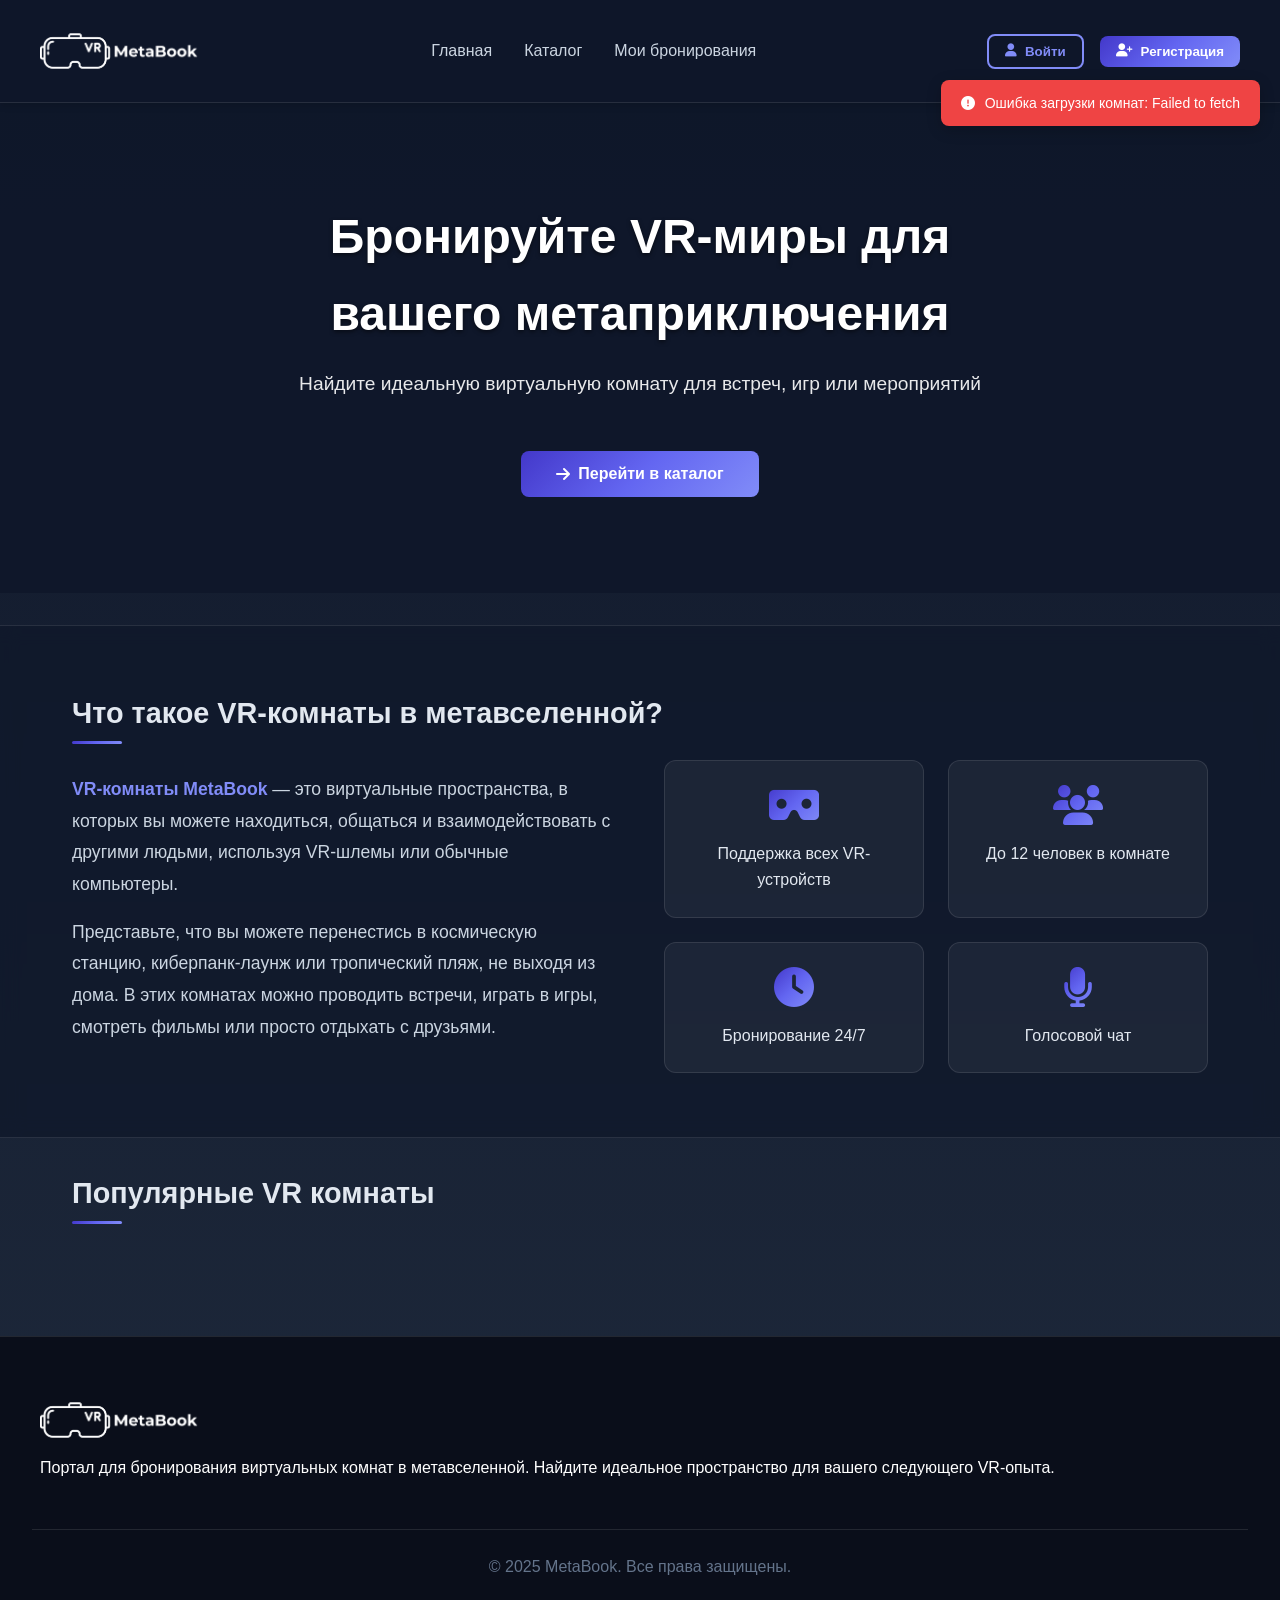
==== commit 1d9615a6: "qwe" ====
--- a/index.html
+++ b/index.html
@@ -38,10 +38,9 @@
         <div class="hero-content">
             <h1>Бронируйте VR-миры для вашего метаприключения</h1>
             <p>Найдите идеальную виртуальную комнату для встреч, игр или мероприятий</p>
-            <div class="search-bar">
-                <input type="text" placeholder="Поиск по названию, тегам или описанию...">
-                <button><i class="fa-solid fa-magnifying-glass"></i> Найти</button>
-            </div>
+            <button class="btn btn-primary" onclick="location.href='pages/catalog.html'" style="margin-top: 20px; padding: 14px 35px; font-size: 16px;">
+                <i class="fa-solid fa-arrow-right"></i> Перейти в каталог
+            </button>
         </div>
     </section>
 
@@ -53,7 +52,7 @@
                 <div class="about-text">
                     <p><strong>VR-комнаты MetaBook</strong> — это виртуальные пространства, в которых вы можете находиться, общаться и взаимодействовать с другими людьми, используя VR-шлемы или обычные компьютеры.</p>
                     <p>Представьте, что вы можете перенестись в космическую станцию, киберпанк-лаунж или тропический пляж, не выходя из дома. В этих комнатах можно проводить встречи, играть в игры, смотреть фильмы или просто отдыхать с друзьями.</p>
-                    <p>Каждая комната имеет свои уникальные возможности, настройки освещения, интерактивные предметы и поддерживает до 12 человек одновременно.</p>
+                  
                 </div>
                 <div class="about-features">
                     <div class="feature">
@@ -217,7 +216,7 @@
         </div>
     </div>
 
-    <!-- Footer -->
+    <!-- Footer - упрощённый -->
     <footer>
         <div class="footer-container">
             <div class="footer-about">
@@ -226,32 +225,6 @@
                 </div>
                 <p>Портал для бронирования виртуальных комнат в метавселенной. Найдите идеальное пространство для вашего следующего VR-опыта.</p>
             </div>
-            <div class="footer-links">
-                <h3>Навигация</h3>
-                <ul>
-                    <li><a href="#">Главная</a></li>
-                    <li><a href="pages/catalog.html">Каталог комнат</a></li>
-                    <li><a href="pages/booking.html">Мои бронирования</a></li>
-                </ul>
-            </div>
-            <div class="footer-links">
-                <h3>Поддержка</h3>
-                <ul>
-                    <li><a href="#">Помощь</a></li>
-                    <li><a href="#">FAQ</a></li>
-                    <li><a href="#">Контакты</a></li>
-                    <li><a href="#">Условия использования</a></li>
-                </ul>
-            </div>
-            <div class="footer-links">
-                <h3>Социальные сети</h3>
-                <ul>
-                    <li><a href="#"><i class="fa-brands fa-vk"></i> VKontakte</a></li>
-                    <li><a href="#"><i class="fa-brands fa-telegram"></i> Telegram</a></li>
-                    <li><a href="#"><i class="fa-brands fa-youtube"></i> YouTube</a></li>
-                    <li><a href="#"><i class="fa-brands fa-discord"></i> Discord</a></li>
-                </ul>
-            </div>
         </div>
         <div class="copyright">
             <p>&copy; 2025 MetaBook. Все права защищены.</p>
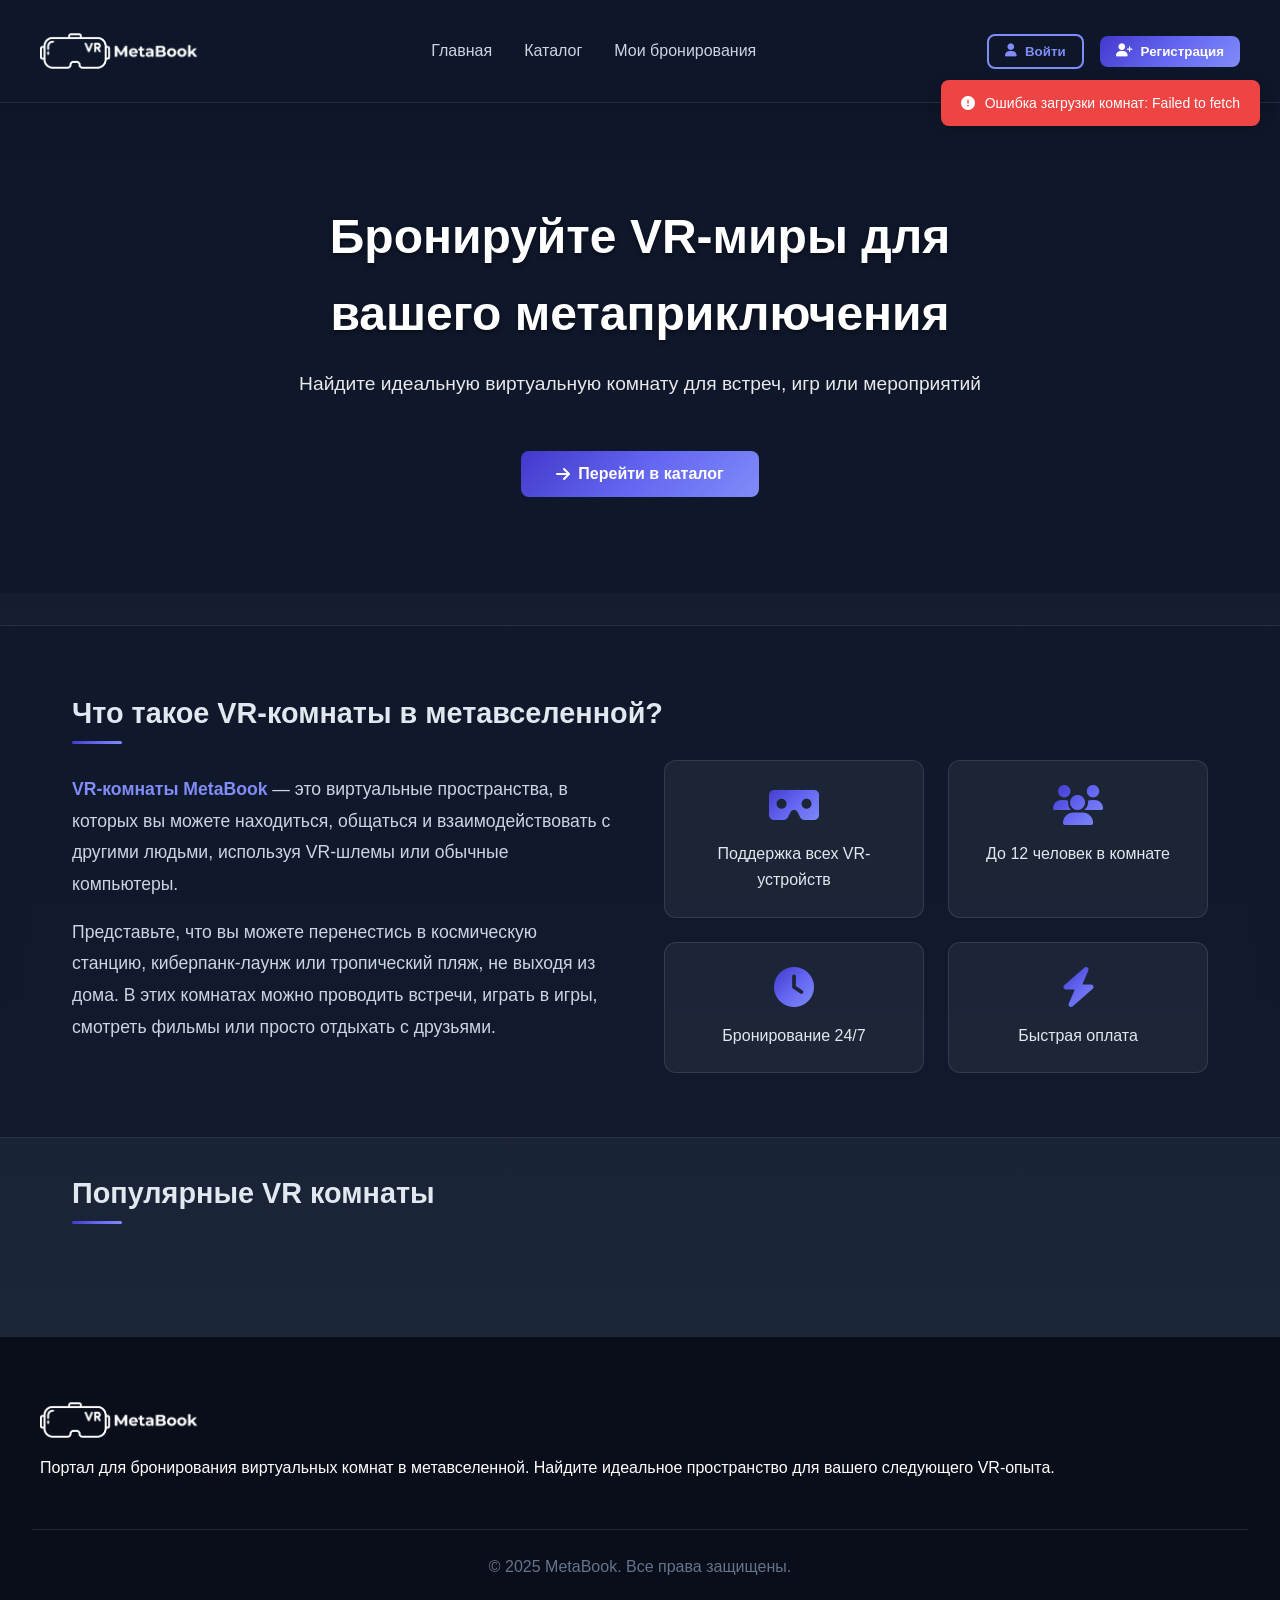
==== commit 6142e437: "йцу" ====
--- a/index.html
+++ b/index.html
@@ -44,7 +44,7 @@
         </div>
     </section>
 
-    <!-- Новый блок: Что такое VR-комнаты -->
+    <!-- Новый блок: Что такое VR-комнаты (Голосовой чат заменён на Быстрая оплата) -->
     <section class="about-vr">
         <div class="container">
             <h2 class="section-title">Что такое VR-комнаты в метавселенной?</h2>
@@ -67,9 +67,10 @@
                         <i class="fa-solid fa-clock"></i>
                         <span>Бронирование 24/7</span>
                     </div>
-                    <div class="feature">
-                        <i class="fa-solid fa-microphone"></i>
-                        <span>Голосовой чат</span>
+                    <!-- Вместо "Голосовой чат" добавлен "Быстрая оплата" -->
+                    <div class="feature">
+                        <i class="fa-solid fa-bolt"></i>
+                        <span>Быстрая оплата</span>
                     </div>
                 </div>
             </div>
